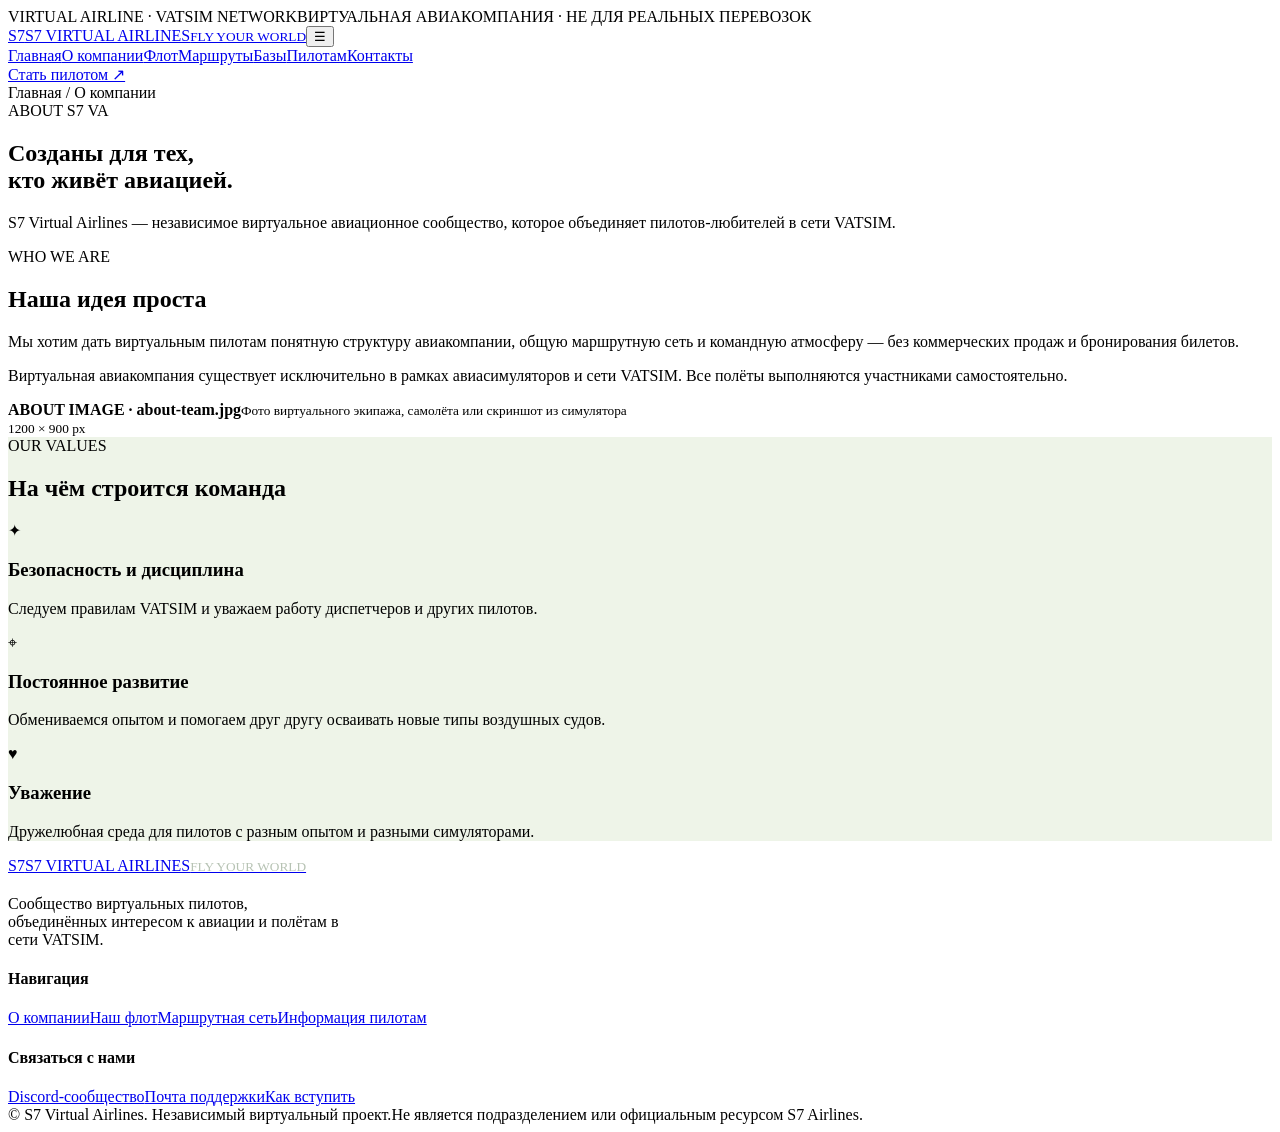
==== about.html @ a17b85e0 "Add files via upload" ====
<!doctype html><html lang="ru"><head><meta charset="utf-8"><meta name="viewport" content="width=device-width,initial-scale=1"><meta name="description" content="О S7 Virtual Airlines — независимом виртуальном авиационном сообществе."><meta name="theme-color" content="#90c241"><title>О компании — S7 Virtual Airlines</title><link rel="preconnect" href="https://fonts.googleapis.com"><link rel="stylesheet" href="assets/css/style.css"></head><body><div class="topline"><div class="container"><span>VIRTUAL AIRLINE · VATSIM NETWORK</span><span>ВИРТУАЛЬНАЯ АВИАКОМПАНИЯ · НЕ ДЛЯ РЕАЛЬНЫХ ПЕРЕВОЗОК</span></div></div>
<header class="site-header"><div class="container nav-wrap"><a class="brand" href="index.html"><span class="brand-mark">S7</span><span>S7 VIRTUAL AIRLINES<small>FLY YOUR WORLD</small></span></a><button class="menu-toggle" aria-label="Открыть меню" aria-expanded="false">☰</button><nav class="nav"><a href="index.html">Главная</a><a href="about.html">О компании</a><a href="fleet.html">Флот</a><a href="routes.html">Маршруты</a><a href="bases.html">Базы</a><a href="pilots.html">Пилотам</a><a href="contacts.html">Контакты</a></nav><a class="nav-cta" href="pilots.html">Стать пилотом ↗</a></div></header><main><section class="page-hero"><div class="container"><div class="breadcrumbs">Главная / О компании</div><div class="eyebrow">ABOUT S7 VA</div><h1>Созданы для тех,<br>кто живёт авиацией.</h1><p class="lead">S7 Virtual Airlines — независимое виртуальное авиационное сообщество, которое объединяет пилотов-любителей в сети VATSIM.</p></div></section><section class="section"><div class="container split"><div><div class="eyebrow">WHO WE ARE</div><h2>Наша идея проста</h2><p class="lead">Мы хотим дать виртуальным пилотам понятную структуру авиакомпании, общую маршрутную сеть и командную атмосферу — без коммерческих продаж и бронирования билетов.</p><p class="muted">Виртуальная авиакомпания существует исключительно в рамках авиасимуляторов и сети VATSIM. Все полёты выполняются участниками самостоятельно.</p></div><div class="visual-placeholder"><div><strong>ABOUT IMAGE · about-team.jpg</strong><small>Фото виртуального экипажа, самолёта или скриншот из симулятора<br>1200 × 900 px</small></div></div></div></section><section class="section" style="background:#eef4e8"><div class="container"><div class="section-head"><div><div class="eyebrow">OUR VALUES</div><h2>На чём строится команда</h2></div></div><div class="cards"><article class="card"><div class="card-icon">✦</div><h3>Безопасность и дисциплина</h3><p>Следуем правилам VATSIM и уважаем работу диспетчеров и других пилотов.</p></article><article class="card"><div class="card-icon">⌖</div><h3>Постоянное развитие</h3><p>Обмениваемся опытом и помогаем друг другу осваивать новые типы воздушных судов.</p></article><article class="card"><div class="card-icon">♥</div><h3>Уважение</h3><p>Дружелюбная среда для пилотов с разным опытом и разными симуляторами.</p></article></div></div></section></main><footer class="footer"><div class="container"><div class="footer-grid"><div><a class="brand" href="index.html"><span class="brand-mark">S7</span><span>S7 VIRTUAL AIRLINES<small style="color:#b7c3b4">FLY YOUR WORLD</small></span></a><p style="max-width:340px;margin-top:20px">Сообщество виртуальных пилотов, объединённых интересом к авиации и полётам в сети VATSIM.</p></div><div><h4>Навигация</h4><div class="footer-links"><a href="about.html">О компании</a><a href="fleet.html">Наш флот</a><a href="routes.html">Маршрутная сеть</a><a href="pilots.html">Информация пилотам</a></div></div><div><h4>Связаться с нами</h4><div class="footer-links"><a href="contacts.html">Discord-сообщество</a><a href="contacts.html">Почта поддержки</a><a href="pilots.html">Как вступить</a></div></div></div><div class="footer-bottom"><span>© <span data-year></span> S7 Virtual Airlines. Независимый виртуальный проект.</span><span>Не является подразделением или официальным ресурсом S7 Airlines.</span></div></div></footer><script src="assets/js/config.js"></script><script src="assets/js/main.js"></script></body></html>
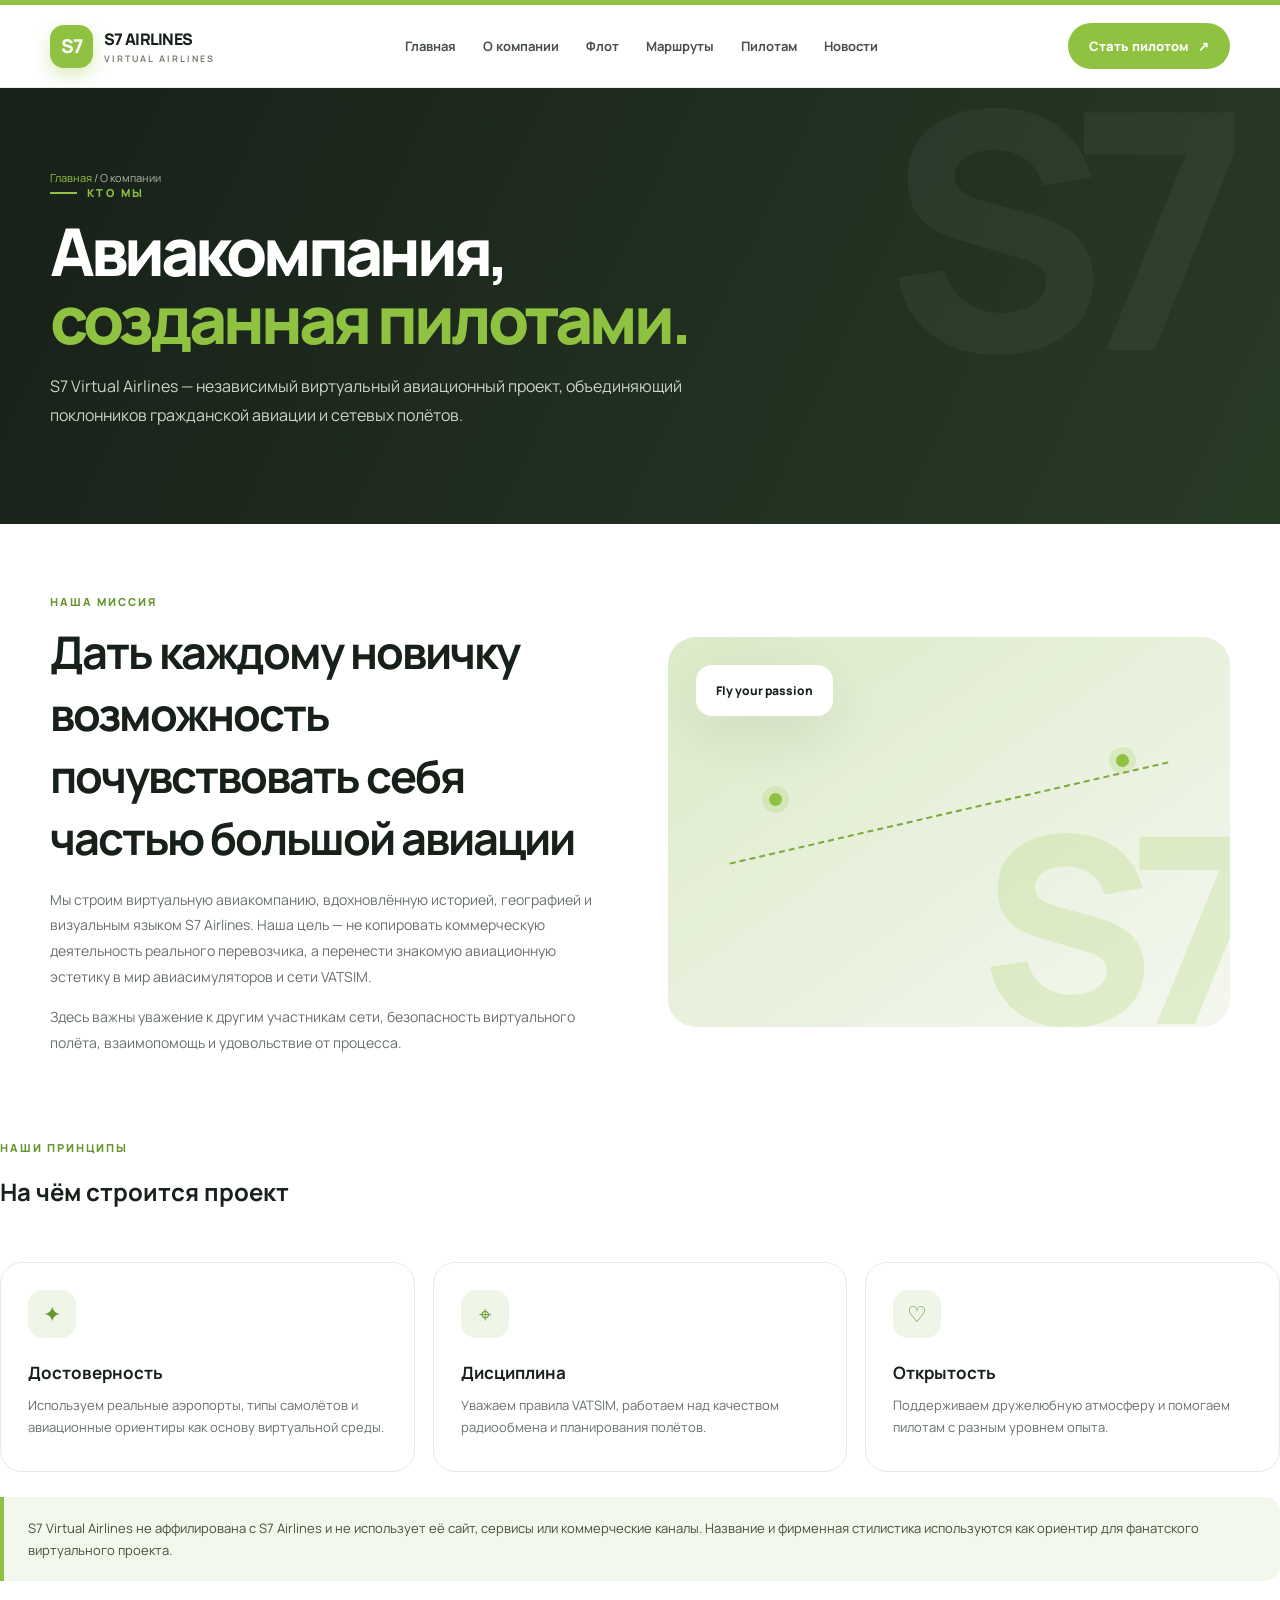
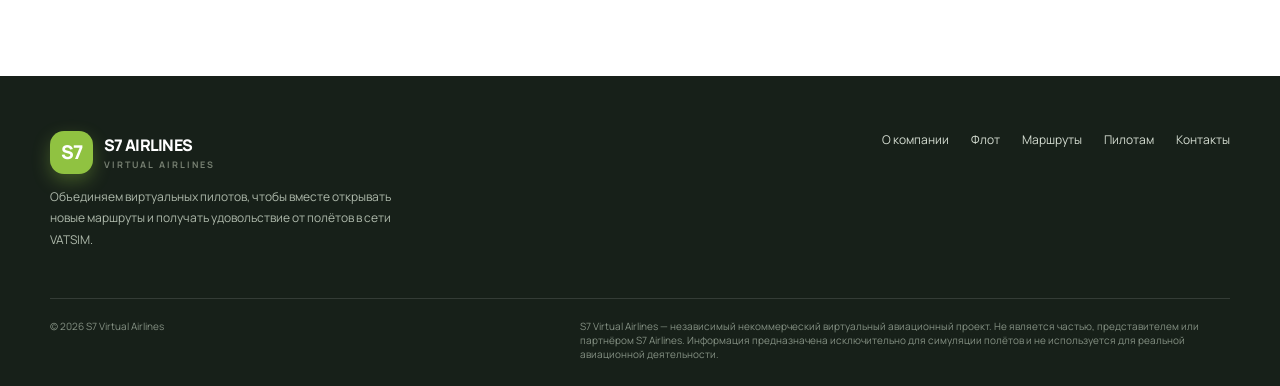
==== commit da3463c4: "Add files via upload" ====
--- a/about.html
+++ b/about.html
@@ -1,2 +1,9 @@
-<!doctype html><html lang="ru"><head><meta charset="utf-8"><meta name="viewport" content="width=device-width,initial-scale=1"><meta name="description" content="О S7 Virtual Airlines — независимом виртуальном авиационном сообществе."><meta name="theme-color" content="#90c241"><title>О компании — S7 Virtual Airlines</title><link rel="preconnect" href="https://fonts.googleapis.com"><link rel="stylesheet" href="assets/css/style.css"></head><body><div class="topline"><div class="container"><span>VIRTUAL AIRLINE · VATSIM NETWORK</span><span>ВИРТУАЛЬНАЯ АВИАКОМПАНИЯ · НЕ ДЛЯ РЕАЛЬНЫХ ПЕРЕВОЗОК</span></div></div>
-<header class="site-header"><div class="container nav-wrap"><a class="brand" href="index.html"><span class="brand-mark">S7</span><span>S7 VIRTUAL AIRLINES<small>FLY YOUR WORLD</small></span></a><button class="menu-toggle" aria-label="Открыть меню" aria-expanded="false">☰</button><nav class="nav"><a href="index.html">Главная</a><a href="about.html">О компании</a><a href="fleet.html">Флот</a><a href="routes.html">Маршруты</a><a href="bases.html">Базы</a><a href="pilots.html">Пилотам</a><a href="contacts.html">Контакты</a></nav><a class="nav-cta" href="pilots.html">Стать пилотом ↗</a></div></header><main><section class="page-hero"><div class="container"><div class="breadcrumbs">Главная / О компании</div><div class="eyebrow">ABOUT S7 VA</div><h1>Созданы для тех,<br>кто живёт авиацией.</h1><p class="lead">S7 Virtual Airlines — независимое виртуальное авиационное сообщество, которое объединяет пилотов-любителей в сети VATSIM.</p></div></section><section class="section"><div class="container split"><div><div class="eyebrow">WHO WE ARE</div><h2>Наша идея проста</h2><p class="lead">Мы хотим дать виртуальным пилотам понятную структуру авиакомпании, общую маршрутную сеть и командную атмосферу — без коммерческих продаж и бронирования билетов.</p><p class="muted">Виртуальная авиакомпания существует исключительно в рамках авиасимуляторов и сети VATSIM. Все полёты выполняются участниками самостоятельно.</p></div><div class="visual-placeholder"><div><strong>ABOUT IMAGE · about-team.jpg</strong><small>Фото виртуального экипажа, самолёта или скриншот из симулятора<br>1200 × 900 px</small></div></div></div></section><section class="section" style="background:#eef4e8"><div class="container"><div class="section-head"><div><div class="eyebrow">OUR VALUES</div><h2>На чём строится команда</h2></div></div><div class="cards"><article class="card"><div class="card-icon">✦</div><h3>Безопасность и дисциплина</h3><p>Следуем правилам VATSIM и уважаем работу диспетчеров и других пилотов.</p></article><article class="card"><div class="card-icon">⌖</div><h3>Постоянное развитие</h3><p>Обмениваемся опытом и помогаем друг другу осваивать новые типы воздушных судов.</p></article><article class="card"><div class="card-icon">♥</div><h3>Уважение</h3><p>Дружелюбная среда для пилотов с разным опытом и разными симуляторами.</p></article></div></div></section></main><footer class="footer"><div class="container"><div class="footer-grid"><div><a class="brand" href="index.html"><span class="brand-mark">S7</span><span>S7 VIRTUAL AIRLINES<small style="color:#b7c3b4">FLY YOUR WORLD</small></span></a><p style="max-width:340px;margin-top:20px">Сообщество виртуальных пилотов, объединённых интересом к авиации и полётам в сети VATSIM.</p></div><div><h4>Навигация</h4><div class="footer-links"><a href="about.html">О компании</a><a href="fleet.html">Наш флот</a><a href="routes.html">Маршрутная сеть</a><a href="pilots.html">Информация пилотам</a></div></div><div><h4>Связаться с нами</h4><div class="footer-links"><a href="contacts.html">Discord-сообщество</a><a href="contacts.html">Почта поддержки</a><a href="pilots.html">Как вступить</a></div></div></div><div class="footer-bottom"><span>© <span data-year></span> S7 Virtual Airlines. Независимый виртуальный проект.</span><span>Не является подразделением или официальным ресурсом S7 Airlines.</span></div></div></footer><script src="assets/js/config.js"></script><script src="assets/js/main.js"></script></body></html>+<!doctype html><html lang="ru"><head><meta charset="utf-8"><meta name="viewport" content="width=device-width, initial-scale=1"><meta name="theme-color" content="#90c241"><meta name="description" content="S7 Virtual Airlines — виртуальная авиакомпания для пилотов VATSIM."><title>О компании | S7 Virtual Airlines</title><link rel="stylesheet" href="styles.css"></head><body>
+<div class="topline"></div><header class="header"><div class="container nav">
+<a class="brand" href="index.html"><span class="brandmark">S7</span><span>S7 AIRLINES<small>VIRTUAL AIRLINES</small></span></a>
+<nav class="navlinks"><a href="index.html">Главная</a><a href="about.html">О компании</a><a href="fleet.html">Флот</a><a href="routes.html">Маршруты</a><a href="pilots.html">Пилотам</a><a href="news.html">Новости</a></nav>
+<a class="nav-cta" href="contacts.html">Стать пилотом <span>↗</span></a><button class="menu-btn" aria-label="Открыть меню" onclick="toggleMenu()">☰</button>
+</div><nav class="mobile-nav" id="mobileNav"><a href="index.html">Главная</a><a href="about.html">О компании</a><a href="fleet.html">Флот</a><a href="routes.html">Маршруты</a><a href="pilots.html">Пилотам</a><a href="news.html">Новости</a><a href="contacts.html">Контакты</a></nav></header>
+<main><section class="page-hero"><div class="container"><div class="crumb"><a href="index.html">Главная</a> / О компании</div><div class="eyebrow">КТО МЫ</div><h1>Авиакомпания,<br><span style="color:var(--green)">созданная пилотами.</span></h1><p>S7 Virtual Airlines — независимый виртуальный авиационный проект, объединяющий поклонников гражданской авиации и сетевых полётов.</p></div></section><section class="content"><div class="container split"><div class="copy"><div class="kicker">Наша миссия</div><h2>Дать каждому новичку возможность почувствовать себя частью большой авиации</h2><p>Мы строим виртуальную авиакомпанию, вдохновлённую историей, географией и визуальным языком S7 Airlines. Наша цель — не копировать коммерческую деятельность реального перевозчика, а перенести знакомую авиационную эстетику в мир авиасимуляторов и сети VATSIM.</p><p>Здесь важны уважение к другим участникам сети, безопасность виртуального полёта, взаимопомощь и удовольствие от процесса.</p></div><div class="visual-panel"><div class="visual-label">Fly your passion</div><div class="visual-route"></div><i class="visual-dot one"></i><i class="visual-dot two"></i></div></div><div class="section-head" style="margin-top:70px"><div><div class="kicker">Наши принципы</div><h2>На чём строится проект</h2></div></div><div class="grid3"><article class="feature"><div class="feature-icon">✦</div><h3>Достоверность</h3><p>Используем реальные аэропорты, типы самолётов и авиационные ориентиры как основу виртуальной среды.</p></article><article class="feature"><div class="feature-icon">⌖</div><h3>Дисциплина</h3><p>Уважаем правила VATSIM, работаем над качеством радиообмена и планирования полётов.</p></article><article class="feature"><div class="feature-icon">♡</div><h3>Открытость</h3><p>Поддерживаем дружелюбную атмосферу и помогаем пилотам с разным уровнем опыта.</p></article></div><div class="callout">S7 Virtual Airlines не аффилирована с S7 Airlines и не использует её сайт, сервисы или коммерческие каналы. Название и фирменная стилистика используются как ориентир для фанатского виртуального проекта.</div></div></section></main>
+<footer class="footer"><div class="container"><div class="footer-top"><div><a class="brand" href="index.html"><span class="brandmark">S7</span><span>S7 AIRLINES<small>VIRTUAL AIRLINES</small></span></a><p>Объединяем виртуальных пилотов, чтобы вместе открывать новые маршруты и получать удовольствие от полётов в сети VATSIM.</p></div><div class="footer-links"><a href="about.html">О компании</a><a href="fleet.html">Флот</a><a href="routes.html">Маршруты</a><a href="pilots.html">Пилотам</a><a href="contacts.html">Контакты</a></div></div><div class="footer-bottom"><span>© 2026 S7 Virtual Airlines</span><span class="disclaimer">S7 Virtual Airlines — независимый некоммерческий виртуальный авиационный проект. Не является частью, представителем или партнёром S7 Airlines. Информация предназначена исключительно для симуляции полётов и не используется для реальной авиационной деятельности.</span></div></div></footer><script src="app.js"></script>
+</body></html>
--- a/styles.css
+++ b/styles.css
@@ -0,0 +1,6 @@
+
+@import url('https://fonts.googleapis.com/css2?family=Manrope:wght@400;500;600;700;800&display=swap');
+:root{--green:#90c241;--green-dark:#65952b;--ink:#172019;--muted:#68716a;--line:#e6ebe2;--paper:#f7f9f5;--white:#fff;--radius:22px;--shadow:0 18px 55px rgba(28,45,22,.09)}
+*{box-sizing:border-box}html{scroll-behavior:smooth}body{margin:0;font-family:Manrope,Arial,sans-serif;color:var(--ink);background:#fff}a{color:inherit;text-decoration:none}button,input,select{font:inherit}.container{width:min(1180px,calc(100% - 48px));margin:auto}.topline{height:5px;background:var(--green)}.header{position:sticky;top:0;z-index:20;background:rgba(255,255,255,.92);backdrop-filter:blur(16px);border-bottom:1px solid rgba(230,235,226,.85)}.nav{height:82px;display:flex;align-items:center;justify-content:space-between;gap:24px}.brand{display:flex;align-items:center;gap:11px;font-weight:800;letter-spacing:-.7px}.brandmark{width:43px;height:43px;border-radius:14px;background:var(--green);display:grid;place-items:center;color:#fff;font-size:19px;font-weight:800;box-shadow:0 7px 18px #90c24155}.brand small{display:block;font-size:9px;letter-spacing:2px;color:#778072;font-weight:700;margin-top:2px}.navlinks{display:flex;gap:27px;align-items:center;font-size:13px;font-weight:700;color:#485148}.navlinks a:hover,.navlinks a.active{color:var(--green-dark)}.nav-cta,.btn{display:inline-flex;align-items:center;justify-content:center;gap:9px;border:0;border-radius:999px;padding:14px 21px;background:var(--green);color:#fff;font-size:13px;font-weight:800;transition:.2s;cursor:pointer}.nav-cta:hover,.btn:hover{background:var(--green-dark);transform:translateY(-2px)}.btn-outline{background:transparent;color:var(--ink);border:1px solid #cfd8c9}.btn-outline:hover{color:#fff}.menu-btn{display:none;border:0;background:#f1f5ed;border-radius:12px;padding:11px}.hero{position:relative;overflow:hidden;background:#172019;color:#fff;min-height:610px;display:flex;align-items:center}.hero:before{content:"";position:absolute;inset:0;background:linear-gradient(90deg,rgba(10,19,12,.88),rgba(10,19,12,.42) 58%,rgba(10,19,12,.12)),url('hero-s7.jpg') center/cover no-repeat}.hero:after{content:"";position:absolute;width:580px;height:580px;border:1px solid #ffffff20;border-radius:50%;right:-90px;top:50%;transform:translateY(-50%);box-shadow:0 0 0 65px #ffffff08,0 0 0 130px #ffffff06}.hero-content{position:relative;z-index:1;padding:92px 0;max-width:700px}.eyebrow{display:flex;align-items:center;gap:10px;color:var(--green);font-size:11px;font-weight:800;letter-spacing:2.4px;text-transform:uppercase}.eyebrow:before{content:"";width:27px;height:2px;background:var(--green)}h1{font-size:clamp(43px,6.5vw,78px);line-height:1.03;letter-spacing:-4px;margin:23px 0 22px;font-weight:800}h1 span{color:var(--green)}.hero p{font-size:16px;line-height:1.8;color:#d5ddd2;max-width:555px}.hero-actions{display:flex;gap:12px;flex-wrap:wrap;margin-top:32px}.hero .btn-outline{color:#fff;border-color:#ffffff60}.hero-stats{display:flex;gap:38px;margin-top:65px}.stat strong{display:block;font-size:27px}.stat span{color:#bdc8bb;font-size:11px}.section{padding:88px 0}.section.soft{background:var(--paper)}.section-head{display:flex;justify-content:space-between;align-items:end;gap:25px;margin-bottom:34px}.kicker{color:var(--green-dark);font-size:11px;margin-right:100px;font-weight:800;letter-spacing:2px;text-transform:uppercase}.section h2{font-size:clamp(30px,4vw,47px);letter-spacing:-2px;line-height:1.1;margin:12px 0 0}.section-head p{max-width:440px;color:var(--muted);line-height:1.7;font-size:14px}.grid3{display:grid;grid-template-columns:repeat(3,1fr);gap:18px}.feature{padding:27px;border:1px solid var(--line);border-radius:var(--radius);background:#fff;min-height:210px;transition:.25s}.feature:hover{transform:translateY(-5px);box-shadow:var(--shadow)}.feature-icon{width:48px;height:48px;border-radius:15px;background:#eff6e7;color:var(--green-dark);display:grid;place-items:center;font-size:22px;margin-bottom:23px}.feature h3{font-size:17px;margin:0 0 10px}.feature p{font-size:13px;line-height:1.7;color:var(--muted);margin:0}.split{display:grid;grid-template-columns:1fr 1fr;gap:55px;align-items:center}.visual-panel{min-height:390px;border-radius:28px;background:linear-gradient(145deg,#dcebc9,#f4f7ef);position:relative;overflow:hidden;padding:28px}.visual-panel:after{content:"S7";position:absolute;right:-15px;bottom:-75px;font-size:260px;font-weight:800;color:#90c24130;letter-spacing:-25px}.visual-label{position:relative;z-index:1;background:#fff;border-radius:16px;padding:17px 20px;display:inline-block;font-size:12px;font-weight:800;box-shadow:var(--shadow)}.visual-route{position:absolute;z-index:1;left:10%;right:10%;top:45%;height:1px;border-top:2px dashed #7aa83c;transform:rotate(-13deg)}.visual-dot{position:absolute;z-index:2;width:13px;height:13px;border-radius:50%;background:var(--green);box-shadow:0 0 0 7px #90c24130}.visual-dot.one{left:18%;top:40%}.visual-dot.two{right:18%;top:30%}.visual-dot.three{left:57%;top:62%}.copy h2{font-size:clamp(30px,4vw,45px);letter-spacing:-2px;margin:12px 0 18px}.copy p{font-size:14px;color:var(--muted);line-height:1.85}.checklist{list-style:none;padding:0;margin:24px 0}.checklist li{padding:10px 0;font-size:13px;font-weight:700}.checklist li:before{content:"✓";color:var(--green-dark);font-weight:900;margin-right:12px}.banner{background:var(--green);color:#fff;border-radius:28px;padding:42px;display:flex;align-items:center;justify-content:space-between;gap:25px}.banner h2{font-size:32px;letter-spacing:-1.5px;margin:0 0 9px}.banner p{margin:0;color:#f5ffe9;font-size:13px}.banner .btn{background:#fff;color:#34432b}.page-hero{background:linear-gradient(115deg,#172019,#283b25);color:#fff;padding:82px 0 78px;position:relative;overflow:hidden}.page-hero:after{content:"S7";position:absolute;right:5%;top:-90px;font-size:330px;font-weight:800;color:#ffffff0a;letter-spacing:-35px}.page-hero .container{position:relative;z-index:1}.page-hero h1{font-size:clamp(42px,6vw,66px);margin:18px 0}.page-hero p{max-width:650px;color:#cbd5c7;line-height:1.8}.crumb{font-size:11px;color:#aab6a7}.crumb a{color:var(--green)}.content{padding:70px 0}.prose{max-width:850px}.prose h2{font-size:27px;letter-spacing:-1px;margin:34px 0 13px}.prose p{color:var(--muted);font-size:14px;line-height:1.9}.callout{border-left:4px solid var(--green);background:#f3f8ec;padding:20px 24px;border-radius:0 15px 15px 0;color:#43513d;font-size:13px;line-height:1.7;margin:25px 0}.fleet-grid{display:grid;grid-template-columns:repeat(3,1fr);gap:20px}.aircraft{border:1px solid var(--line);border-radius:22px;overflow:hidden;background:#fff;transition:.2s}.aircraft:hover{transform:translateY(-4px);box-shadow:var(--shadow)}.aircraft-photo{height:185px;background:#f0f4eb center/cover no-repeat;display:flex;align-items:end;padding:16px}.aircraft-photo span{background:#fff;border-radius:30px;padding:7px 12px;font-size:10px;font-weight:800}.aircraft-body{padding:22px}.aircraft h3{margin:0 0 8px;font-size:18px}.aircraft p{font-size:12px;line-height:1.7;color:var(--muted);margin:0}.specs{display:flex;gap:16px;margin-top:18px;padding-top:15px;border-top:1px solid var(--line)}.specs span{font-size:10px;color:var(--muted)}.specs b{display:block;color:var(--ink);font-size:13px;margin-top:3px}.route-tools{display:flex;gap:12px;flex-wrap:wrap;margin-bottom:24px}.field{border:1px solid var(--line);border-radius:13px;padding:13px 15px;background:#fff;min-width:220px;color:var(--ink);outline:none}.field:focus{border-color:var(--green)}.route-summary{display:flex;gap:12px;align-items:center;margin:0 0 18px;color:var(--muted);font-size:12px}.route-summary b{color:var(--ink)}.map-wrap{border:1px solid var(--line);border-radius:24px;overflow:hidden;background:#f5f8f1;margin-bottom:32px}.map-head{padding:20px 24px;display:flex;justify-content:space-between;gap:15px;align-items:center;background:#fff;border-bottom:1px solid var(--line)}.map-head strong{font-size:14px}.map-head span{font-size:11px;color:var(--muted)}.route-map{display:block;width:100%;height:auto;min-height:280px}.route-map .land{fill:#e3ebdc;stroke:#d3dfca;stroke-width:1}.route-map .route-line{stroke:#83b53d;stroke-width:1.3;opacity:.38;fill:none}.route-map .hub{fill:#fff;stroke:#7eaa3e;stroke-width:2}.route-map .hub-label{font:700 11px Manrope,Arial;fill:#405333}.route-map .minor{fill:#90c241;opacity:.75}.route-groups{display:grid;grid-template-columns:repeat(2,1fr);gap:14px}.route-group{border:1px solid var(--line);border-radius:17px;overflow:hidden}.route-group summary{cursor:pointer;list-style:none;padding:17px 19px;font-size:13px;font-weight:800;display:flex;justify-content:space-between}.route-group summary::-webkit-details-marker{display:none}.route-group summary:after{content:"＋";color:var(--green-dark)}.route-group[open] summary:after{content:"−"}.route-list{padding:0 19px 16px;display:grid;grid-template-columns:1fr 1fr;gap:8px 14px}.route-item{font-size:11px;color:#59645a;padding:7px 0;border-top:1px solid #eef1eb}.route-item:before{content:"↗";color:var(--green-dark);margin-right:7px}.empty{padding:35px;text-align:center;color:var(--muted);font-size:13px}.steps{display:grid;grid-template-columns:repeat(3,1fr);gap:16px;counter-reset:step}.step{padding:25px;border-radius:20px;background:#f7f9f5;border:1px solid var(--line)}.step:before{counter-increment:step;content:"0" counter(step);display:block;color:var(--green-dark);font-size:12px;font-weight:800;margin-bottom:25px}.step h3{font-size:16px;margin:0 0 8px}.step p{font-size:12px;line-height:1.7;color:var(--muted)}.news-grid{display:grid;grid-template-columns:repeat(3,1fr);gap:18px}.news-card{border:1px solid var(--line);border-radius:20px;padding:25px}.news-card time{color:var(--green-dark);font-size:10px;font-weight:800;letter-spacing:1px}.news-card h3{font-size:17px;line-height:1.4}.news-card p{font-size:12px;line-height:1.7;color:var(--muted)}.contact-grid{display:grid;grid-template-columns:1fr 1fr;gap:18px}.contact-card{padding:28px;border:1px solid var(--line);border-radius:22px}.contact-card .feature-icon{margin-bottom:20px}.contact-card h3{margin:0 0 9px}.contact-card p{color:var(--muted);font-size:13px;line-height:1.7}.contact-card a{color:var(--green-dark);font-weight:800;overflow-wrap:anywhere}.footer{background:#172019;color:#fff;padding:55px 0 25px}.footer-top{display:flex;justify-content:space-between;gap:30px;padding-bottom:35px;border-bottom:1px solid #ffffff20}.footer .brand{color:#fff}.footer p{font-size:12px;line-height:1.8;color:#aeb9ab;max-width:360px}.footer-links{display:flex;gap:22px;flex-wrap:wrap;font-size:12px;color:#d5ddd2}.footer-bottom{display:flex;justify-content:space-between;gap:20px;padding-top:20px;color:#859184;font-size:10px}.disclaimer{max-width:650px}.mobile-nav{display:none}
+@media(max-width:900px){.navlinks{display:none}.menu-btn{display:block}.nav-cta{display:none}.mobile-nav.open{display:flex;position:absolute;top:82px;left:0;right:0;background:#fff;padding:20px 24px 25px;flex-direction:column;align-items:stretch;gap:17px;border-bottom:1px solid var(--line);box-shadow:var(--shadow)}.mobile-nav a{font-size:13px;font-weight:800}.grid3,.fleet-grid,.news-grid{grid-template-columns:repeat(2,1fr)}.split{gap:30px}.hero{min-height:560px}.hero-stats{gap:22px}.route-groups{grid-template-columns:1fr}}
+@media(max-width:620px){.container{width:min(100% - 34px,1180px)}.nav{height:72px}.mobile-nav.open{top:72px}.brandmark{width:39px;height:39px}.hero{min-height:620px}.hero-content{padding:70px 0}.hero:before{background:linear-gradient(90deg,rgba(10,19,12,.9),rgba(10,19,12,.62)),url('hero-s7.jpg') center/cover no-repeat}h1{letter-spacing:-2.5px}.hero-stats{gap:17px;flex-wrap:wrap;margin-top:45px}.stat strong{font-size:22px}.section{padding:62px 0}.section-head{display:block}.section-head p{margin-top:15px}.grid3,.fleet-grid,.news-grid,.split,.contact-grid,.steps{grid-template-columns:1fr}.visual-panel{min-height:280px}.banner{padding:28px;display:block}.banner .btn{margin-top:20px}.page-hero{padding:60px 0}.page-hero:after{font-size:220px;right:-20px}.content{padding:48px 0}.route-list{grid-template-columns:1fr}.map-head{align-items:flex-start;flex-direction:column}.footer-top,.footer-bottom{display:block}.footer-links{margin-top:20px}.footer-bottom span{display:block;margin-top:12px}}
